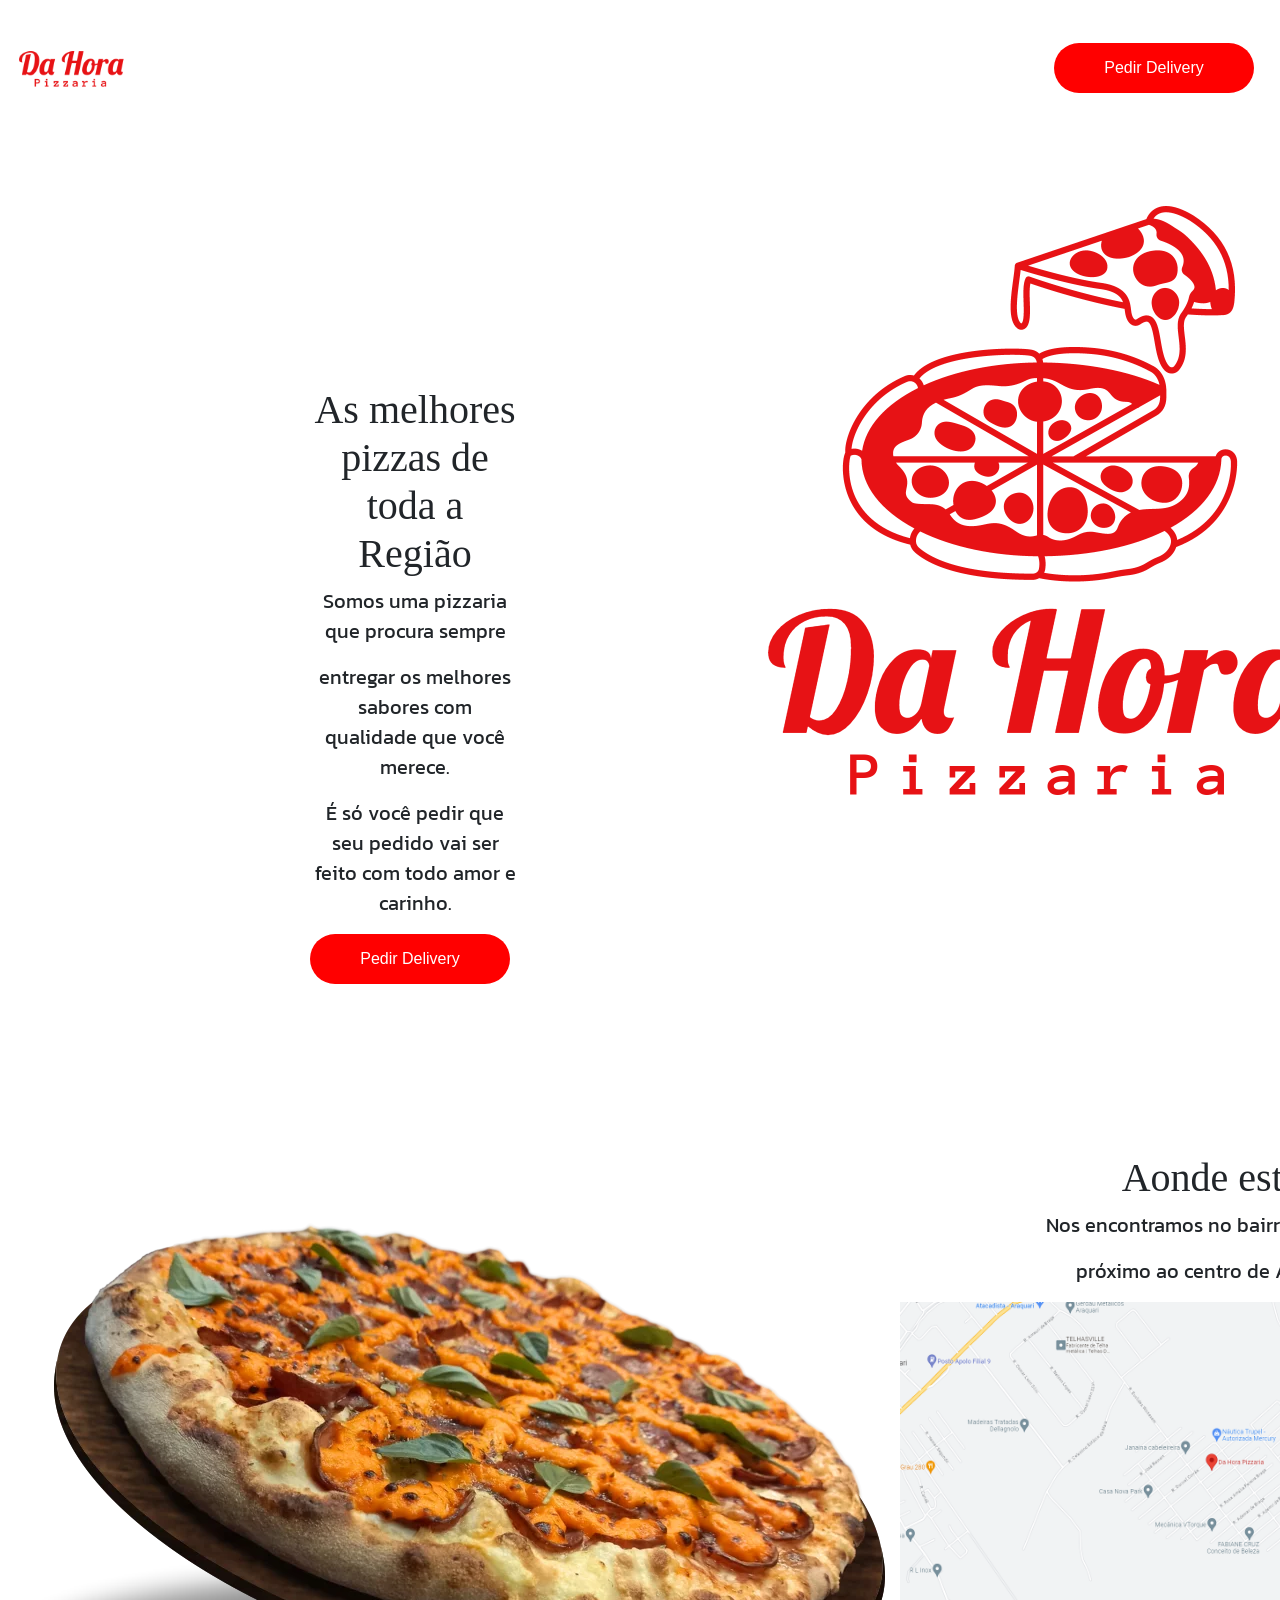
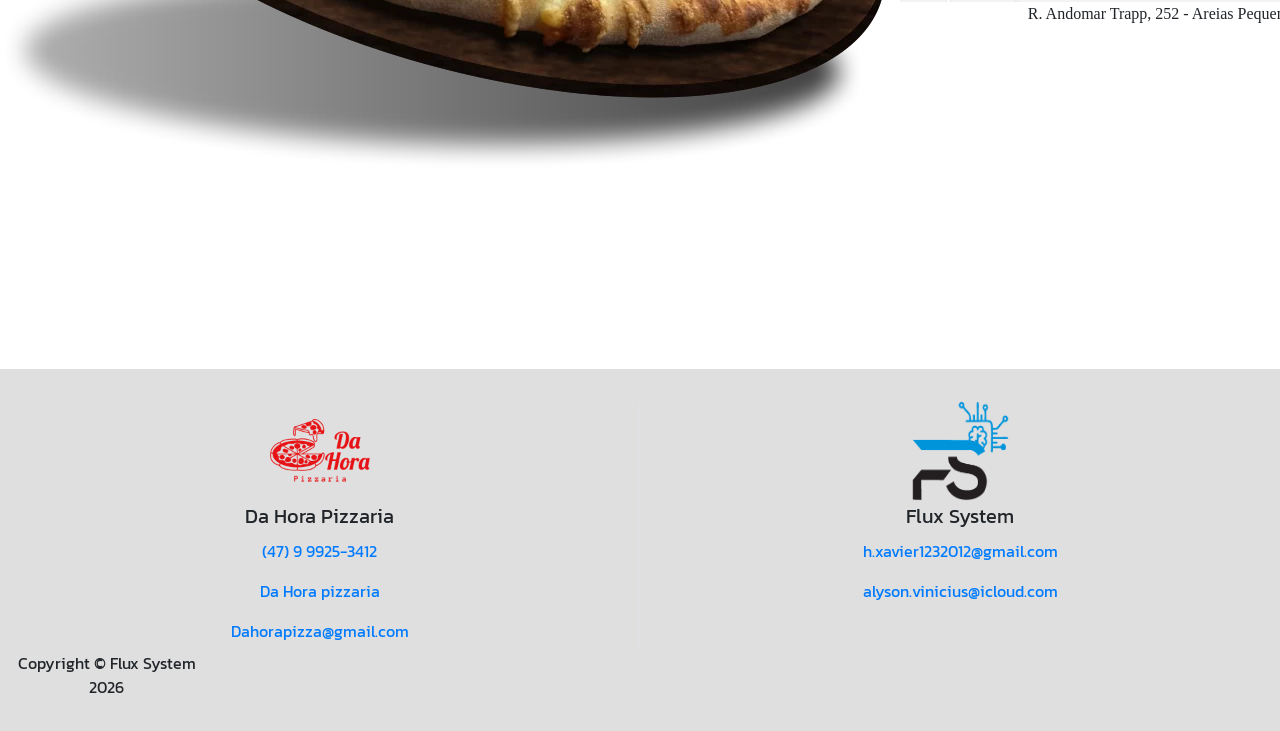
==== views/index.html @ 7b596cfe "Organização dos arquivos em pastas" ====
<!DOCTYPE html>
<html lang="pt">

<head>
    <meta charset="UTF-8">
    <meta http-equiv="X-UA-Compatible" content="IE=edge">
    <meta name="viewport" content="width=device-width, initial-scale=1.0">
    <title>Menu principal</title>
    <link rel="stylesheet" href="../Css/style2.css">

    <link rel="stylesheet" href="https://stackpath.bootstrapcdn.com/bootstrap/4.1.3/css/bootstrap.min.css"
        integrity="sha384-MCw98/SFnGE8fJT3GXwEOngsV7Zt27NXFoaoApmYm81iuXoPkFOJwJ8ERdknLPMO" crossorigin="anonymous">
    <script src="https://code.jquery.com/jquery-3.3.1.min.js"
        integrity="sha256-FgpCb/KJQlLNfOu91ta32o/NMZxltwRo8QtmkMRdAu8=" crossorigin="anonymous"></script>

    <script src="https://cdn.jsdelivr.net/npm/@popperjs/core@2.11.8/dist/umd/popper.min.js"
        integrity="sha384-I7E8VVD/ismYTF4hNIPjVp/Zjvgyol6VFvRkX/vR+Vc4jQkC+hVqc2pM8ODewa9r"
        crossorigin="anonymous"></script>
    <script src="https://cdn.jsdelivr.net/npm/bootstrap@5.3.2/dist/js/bootstrap.min.js"
        integrity="sha384-BBtl+eGJRgqQAUMxJ7pMwbEyER4l1g+O15P+16Ep7Q9Q+zqX6gSbd85u4mG4QzX+"
        crossorigin="anonymous"></script>
    <script src="script.js"></script>
</head>


<body>
    <div id="container">
        <nav class="navbar navbar-expand-lg justify-content-between">
            <a class="navbar-brand" href="index.html"> <img class="logo" src="../img/logo nome.png"></a>
            <button class="navbar-toggler" type="button" data-toggle="collapse" data-target="#navbarSupportedContent"
                aria-controls="navbarSupportedContent" aria-expanded="false" aria-label="Toggle navigation">
                <span class="navbar-toggler-icon"></span>
            </button>

            <form class="form-inline">
                <a href="./pedidos.html"><button type="button" id="btn" class="btn">Pedir Delivery</button></a>

            </form>

        </nav>

        <section class="d-flex ">
            <div class="center">
                <div class="texto">
                    <h1> As melhores pizzas de toda a Região</h1>
                    <p>Somos uma pizzaria que procura sempre
                    <p>entregar os melhores sabores com qualidade que você merece.
                    <P>É só você pedir que seu pedido vai ser feito com todo amor e carinho.</p>
                    <a href="./pedidos.html"><button type="button" id="btn" class="btn">Pedir Delivery</button></a>
                </div>
            </div>
            <div class="foto">
                <img src="../img/logo horizontal.png" class="foto1">
            </div>
        </section>

        <section>
            <div class="center d-flex justify-content-between">
                <div class="foto2">
                    <img src="../img/pizza net.webp" class="foto2">
                </div>
                <div class="texto1">
                    <h1> Aonde estamos:</h1>
                    <p>Nos encontramos no bairro Areias Pequenas,
                    <p> próximo ao centro de Araquari - Itinga</p>
                    <a
                        href="https://www.google.com/maps/place/Da+Hora+Pizzaria/@-26.3806779,-48.7123499,15z/data=!4m10!1m2!2m1!1sda+hora+pizzaria!3m6!1s0x94d94bdf9cec32b1:0xc8441ec176becc56!8m2!3d-26.3806779!4d-48.7020502!15sChBkYSBob3JhIHBpenphcmlhWhIiEGRhIGhvcmEgcGl6emFyaWGSARBwaXp6YV9yZXN0YXVyYW504AEA!16s%2Fg%2F11j7w531x4?entry=ttu"><img
                            class="mapa" src="../img/cap mapa.png"></a>
                    <br>R. Andomar Trapp, 252 - Areias Pequenas, Araquari - SC, 89245-000
                </div>

            </div>
        </section>


        <footer>
            <div class="container-fluid">
                <div class="row">
                    <div class="col-md-6 footer-column border-right">
                        <ul class="nav flex-column">
                            <li class="nav-item">
                                <span class="footer-heading"><img src="../img/logo lateral.png" class="logoroda">
                                    <br>
                                    Da Hora Pizzaria</span>
                            </li>
                            <li class="nav-item">
                                <a class="nav-link " href="#"> (47) 9 9925-3412</a>
                            </li>
                            <li class="nav-item">
                                <a class="nav-link bi bi-facebook" href="https://www.facebook.com/p/Da-hora-pizzaria-100044583169387/"> Da Hora pizzaria</a>
                            </li>
                            <li class="nav-item">
                                <a class="nav-link" href="#">Dahorapizza@gmail.com</a>
                            </li>
                        </ul>
                    </div>

                    <div class="col-md-6 footer-column">
                        <ul class="nav flex-column">
                            <li class="nav-item">
                                <span class="footer-heading"><img src="../img/logo flux.png" class="logoroda">
                                    <br>
                                    Flux System</span>
                            </li>
                            <li class="nav-item">
                                <a class="nav-link" href="#">h.xavier1232012@gmail.com</a>
                            </li>
                            <li class="nav-item">
                                <a class="nav-link" href="#">alyson.vinicius@icloud.com</a>
                            </li>
                        </ul>
                    </div>
                </div>

                <div class="row text-center">
                    <div class="col-md-2 box">
                        <span class="copyright quick-links">Copyright &copy; Flux System
                            <script>document.write(new Date().getFullYear())</script>
                        </span>
                    </div>
                </div>
            </div>
        </footer>
    </div>

</body>

</html>
---- Css/style2.css ----
@import url('https://fonts.googleapis.com/css2?family=Kanit:ital,wght@1,200&family=Young+Serif&display=swap');

* {
    font-family: "kanit";
}

.logo {
    width: 110px;
}

#btn {
    border-radius: 25px;
    background-color: red;
    color: white;
    width: 200px;
    height: 50px;
    font-family: sans-serif;
    margin-right: 10px;
}

#btn:hover {
    background: rgb(133, 4, 4);
}

.foto1 {
    margin-left: 200px;
    margin-top: 70px;
    width: 600px;
    height: 600px;
}

.foto2 {
    margin-top: 100px;
}

.texto {
    padding: 20px;
    margin-left: 290px;
    margin-top: 230px;
    text-align: center;
    font-family: 'Trebuchet MS', 'Lucida Sans Unicode', 'Lucida Grande', 'Lucida Sans';
}

.texto p {
    font-size: 20px;
}

.texto h1 {
    font-size: bold 40px;
}

.texto1 {
    margin-top: 150px;
    margin-right: 100px;
    text-align: center;
    font-family: 'Trebuchet MS', 'Lucida Sans Unicode', 'Lucida Grande', 'Lucida Sans';
}

.texto1 h1 {
    font-size: bold 30px;
}

.texto1 p {
    font-size: 20px;
}

.mapa {
    height: 300px;
    width: 700px;
    border-color: 5px solid black;
}

.tabela1 {
    display: flex;
    margin: 0 auto;
    width: 700px;
    justify-content: center;
}



.combo1 {
    background-color: rgba(236, 236, 236, 0.493);
    border-radius: 15px;
    width: 700px;
    height: 230px;
    text-align: center;
    display: flex;
    margin-right: 50px;
}

.textomodal {
    text-align: center;
}

.modal-title {
    margin-left: 250px;
}

.nome {
    margin-left: 100px;
    font-size: 30px;
}

.desc {
    margin-left: 100px;
    font-size: 15px;
    width: 300px;
}

.fotoped {
    margin-top: 15px;
    margin-left: 15px;
    width: 200px;
    height: 200px;
    border-radius: 15px;
}

.fotomodal {
    margin-top: 15px;
    margin-left: 15px;
    width: 500px;
    height: 500px;
    border-radius: 15px;
}

#botao-carrinho {
    margin-right: 40px;
    margin-bottom: 40px;
    border-radius: 25px;
    width: 50px;
    background-color: red;
}

footer {
    padding: 2rem 0;
    margin-top: 200px;
    background-color: rgba(85, 83, 82, 0.185);
    text-align: center;
    font-family: 'Trebuchet MS', 'Lucida Sans Unicode', 'Lucida Grande', 'Lucida Sans';
}

.roda {
    padding: 20px;
}

.logoroda {
    width: 100px;
    height: 100px;
}

.footer-heading {
    font-size: 20px;
}

.btn_cad {
    margin-top: 10px;
}
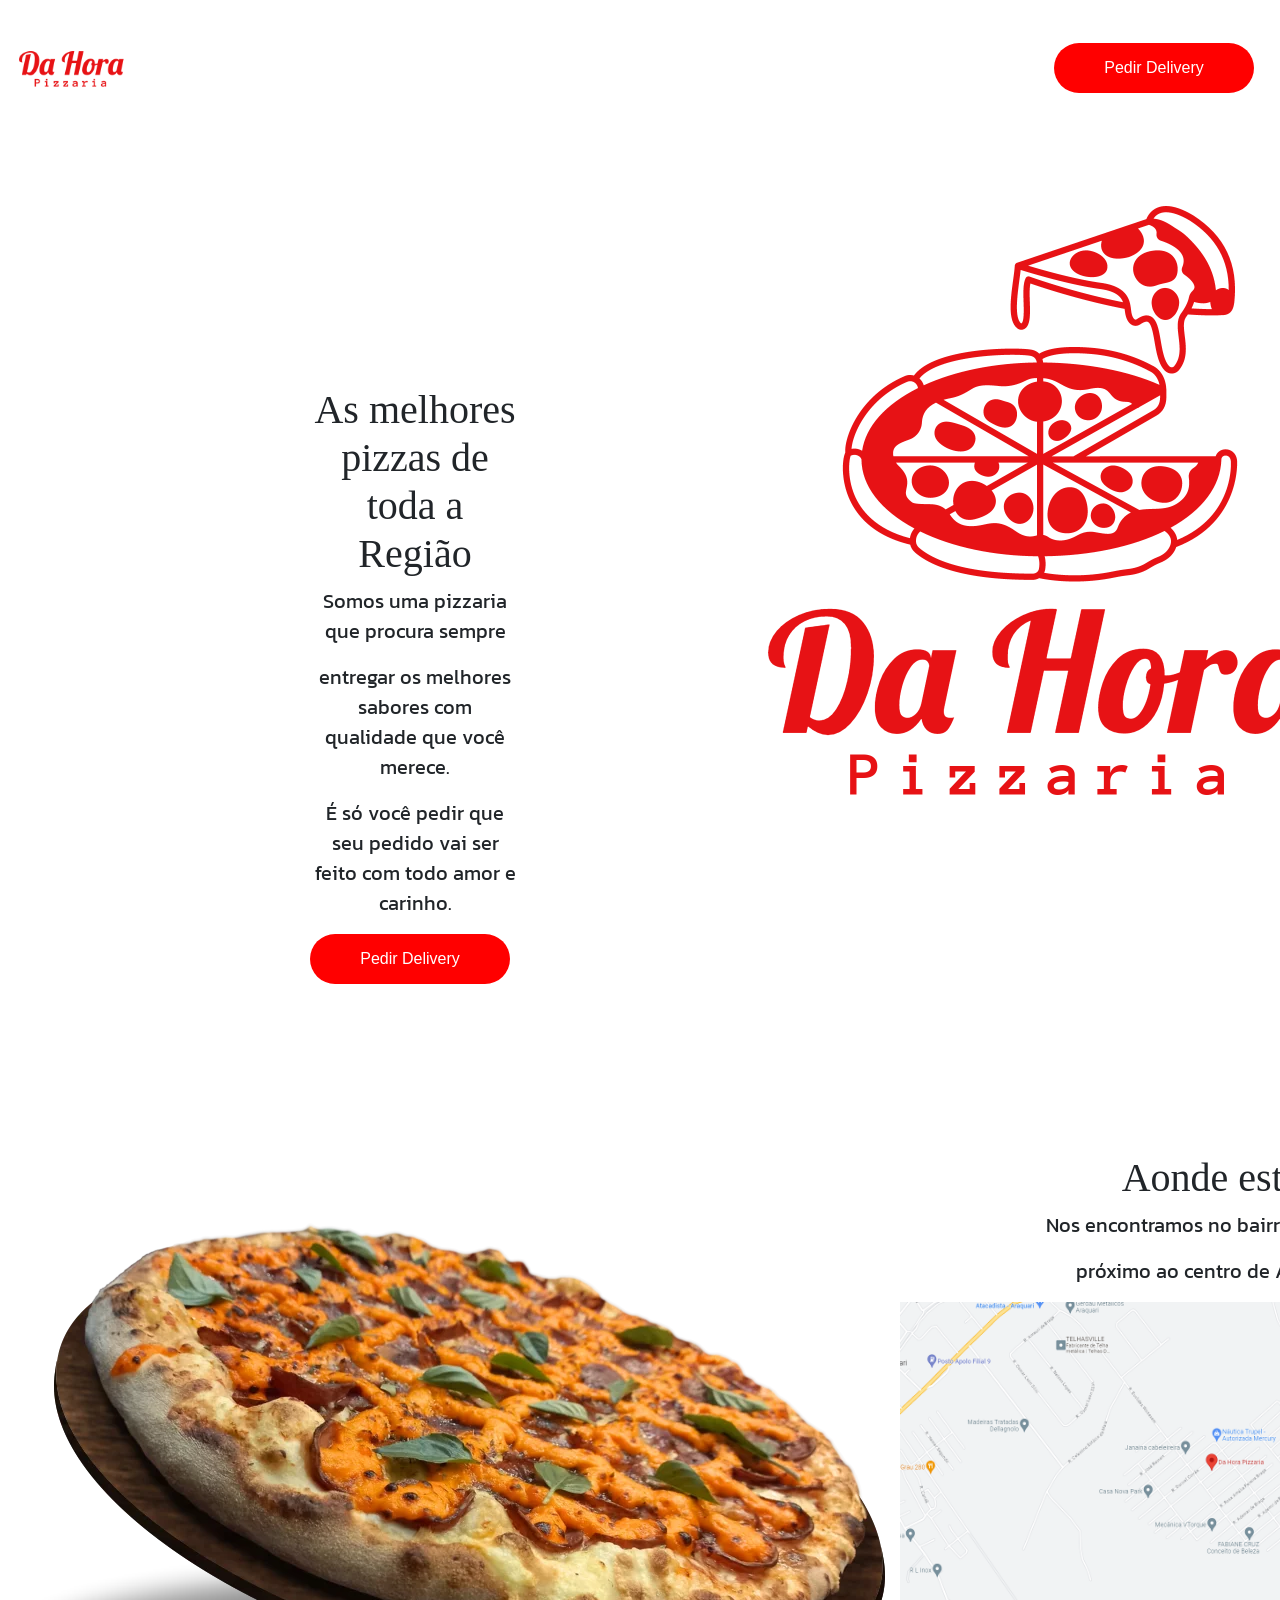
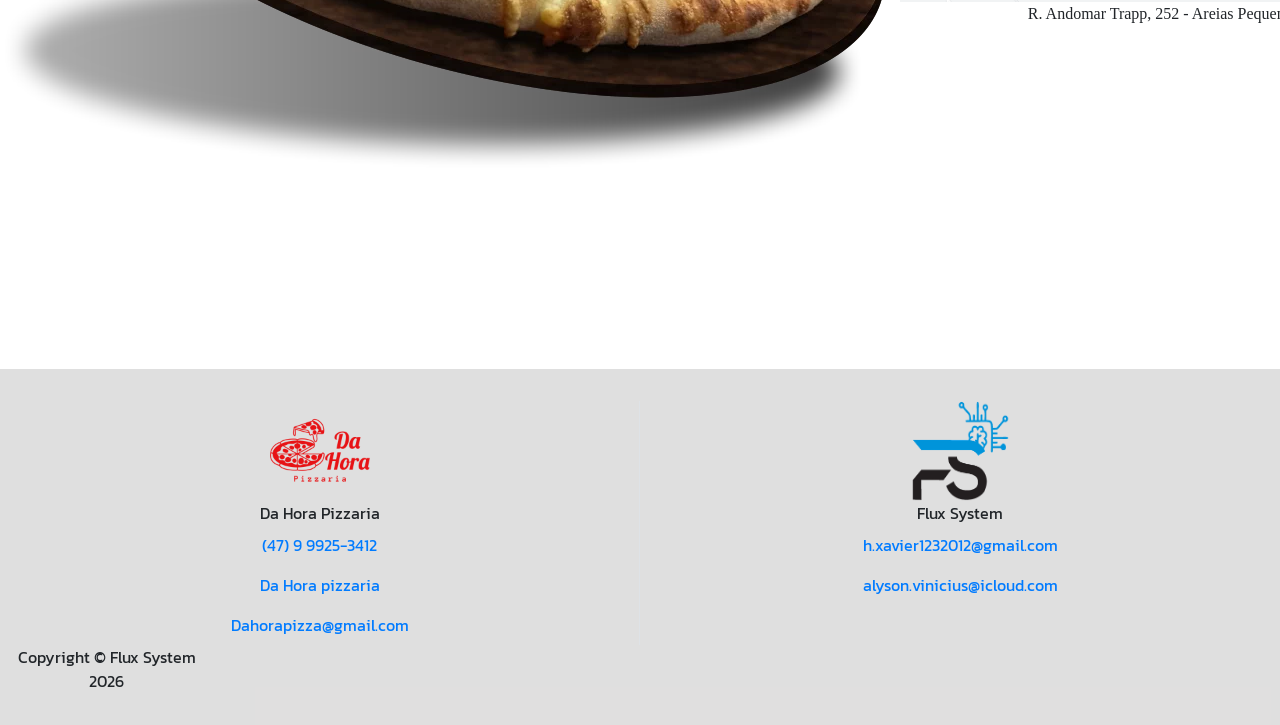
==== commit 85263547: "Padronização das variáveis" ====
--- a/views/index.html
+++ b/views/index.html
@@ -10,15 +10,9 @@
 
     <link rel="stylesheet" href="https://stackpath.bootstrapcdn.com/bootstrap/4.1.3/css/bootstrap.min.css"
         integrity="sha384-MCw98/SFnGE8fJT3GXwEOngsV7Zt27NXFoaoApmYm81iuXoPkFOJwJ8ERdknLPMO" crossorigin="anonymous">
+
     <script src="https://code.jquery.com/jquery-3.3.1.min.js"
         integrity="sha256-FgpCb/KJQlLNfOu91ta32o/NMZxltwRo8QtmkMRdAu8=" crossorigin="anonymous"></script>
-
-    <script src="https://cdn.jsdelivr.net/npm/@popperjs/core@2.11.8/dist/umd/popper.min.js"
-        integrity="sha384-I7E8VVD/ismYTF4hNIPjVp/Zjvgyol6VFvRkX/vR+Vc4jQkC+hVqc2pM8ODewa9r"
-        crossorigin="anonymous"></script>
-    <script src="https://cdn.jsdelivr.net/npm/bootstrap@5.3.2/dist/js/bootstrap.min.js"
-        integrity="sha384-BBtl+eGJRgqQAUMxJ7pMwbEyER4l1g+O15P+16Ep7Q9Q+zqX6gSbd85u4mG4QzX+"
-        crossorigin="anonymous"></script>
     <script src="script.js"></script>
 </head>
 
@@ -26,7 +20,7 @@
 <body>
     <div id="container">
         <nav class="navbar navbar-expand-lg justify-content-between">
-            <a class="navbar-brand" href="index.html"> <img class="logo" src="../img/logo nome.png"></a>
+            <a class="navbar-brand" href="index.html"> <img id="logo" src="../img/logo nome.png"></a>
             <button class="navbar-toggler" type="button" data-toggle="collapse" data-target="#navbarSupportedContent"
                 aria-controls="navbarSupportedContent" aria-expanded="false" aria-label="Toggle navigation">
                 <span class="navbar-toggler-icon"></span>
@@ -41,7 +35,7 @@
 
         <section class="d-flex ">
             <div class="center">
-                <div class="texto">
+                <div id="texto">
                     <h1> As melhores pizzas de toda a Região</h1>
                     <p>Somos uma pizzaria que procura sempre
                     <p>entregar os melhores sabores com qualidade que você merece.
@@ -50,22 +44,22 @@
                 </div>
             </div>
             <div class="foto">
-                <img src="../img/logo horizontal.png" class="foto1">
+                <img src="../img/logo horizontal.png" id="foto1">
             </div>
         </section>
 
         <section>
             <div class="center d-flex justify-content-between">
-                <div class="foto2">
-                    <img src="../img/pizza net.webp" class="foto2">
+                <div id="foto2">
+                    <img src="../img/pizza net.webp" id="foto2">
                 </div>
-                <div class="texto1">
+                <div id="texto1">
                     <h1> Aonde estamos:</h1>
                     <p>Nos encontramos no bairro Areias Pequenas,
                     <p> próximo ao centro de Araquari - Itinga</p>
                     <a
                         href="https://www.google.com/maps/place/Da+Hora+Pizzaria/@-26.3806779,-48.7123499,15z/data=!4m10!1m2!2m1!1sda+hora+pizzaria!3m6!1s0x94d94bdf9cec32b1:0xc8441ec176becc56!8m2!3d-26.3806779!4d-48.7020502!15sChBkYSBob3JhIHBpenphcmlhWhIiEGRhIGhvcmEgcGl6emFyaWGSARBwaXp6YV9yZXN0YXVyYW504AEA!16s%2Fg%2F11j7w531x4?entry=ttu"><img
-                            class="mapa" src="../img/cap mapa.png"></a>
+                            id="mapa" src="../img/cap mapa.png"></a>
                     <br>R. Andomar Trapp, 252 - Areias Pequenas, Araquari - SC, 89245-000
                 </div>
 
@@ -79,7 +73,7 @@
                     <div class="col-md-6 footer-column border-right">
                         <ul class="nav flex-column">
                             <li class="nav-item">
-                                <span class="footer-heading"><img src="../img/logo lateral.png" class="logoroda">
+                                <span class="footer-heading"><img src="../img/logo lateral.png" id="logoroda">
                                     <br>
                                     Da Hora Pizzaria</span>
                             </li>
@@ -87,7 +81,9 @@
                                 <a class="nav-link " href="#"> (47) 9 9925-3412</a>
                             </li>
                             <li class="nav-item">
-                                <a class="nav-link bi bi-facebook" href="https://www.facebook.com/p/Da-hora-pizzaria-100044583169387/"> Da Hora pizzaria</a>
+                                <a class="nav-link bi bi-facebook"
+                                    href="https://www.facebook.com/p/Da-hora-pizzaria-100044583169387/"> Da Hora
+                                    pizzaria</a>
                             </li>
                             <li class="nav-item">
                                 <a class="nav-link" href="#">Dahorapizza@gmail.com</a>
@@ -98,7 +94,7 @@
                     <div class="col-md-6 footer-column">
                         <ul class="nav flex-column">
                             <li class="nav-item">
-                                <span class="footer-heading"><img src="../img/logo flux.png" class="logoroda">
+                                <span class="footer-heading"><img src="../img/logo flux.png" id="logoroda">
                                     <br>
                                     Flux System</span>
                             </li>
--- a/Css/style2.css
+++ b/Css/style2.css
@@ -4,7 +4,7 @@
     font-family: "kanit";
 }
 
-.logo {
+#logo {
     width: 110px;
 }
 
@@ -22,18 +22,18 @@
     background: rgb(133, 4, 4);
 }
 
-.foto1 {
+#foto1 {
     margin-left: 200px;
     margin-top: 70px;
     width: 600px;
     height: 600px;
 }
 
-.foto2 {
+#foto2 {
     margin-top: 100px;
 }
 
-.texto {
+#texto {
     padding: 20px;
     margin-left: 290px;
     margin-top: 230px;
@@ -41,36 +41,36 @@
     font-family: 'Trebuchet MS', 'Lucida Sans Unicode', 'Lucida Grande', 'Lucida Sans';
 }
 
-.texto p {
+#texto p {
     font-size: 20px;
 }
 
-.texto h1 {
+#texto h1 {
     font-size: bold 40px;
 }
 
-.texto1 {
+#texto1 {
     margin-top: 150px;
     margin-right: 100px;
     text-align: center;
     font-family: 'Trebuchet MS', 'Lucida Sans Unicode', 'Lucida Grande', 'Lucida Sans';
 }
 
-.texto1 h1 {
+#texto1 h1 {
     font-size: bold 30px;
 }
 
-.texto1 p {
+#texto1 p {
     font-size: 20px;
 }
 
-.mapa {
+#mapa {
     height: 300px;
     width: 700px;
     border-color: 5px solid black;
 }
 
-.tabela1 {
+#tabela1 {
     display: flex;
     margin: 0 auto;
     width: 700px;
@@ -79,7 +79,7 @@
 
 
 
-.combo1 {
+#combo1 {
     background-color: rgba(236, 236, 236, 0.493);
     border-radius: 15px;
     width: 700px;
@@ -89,26 +89,26 @@
     margin-right: 50px;
 }
 
-.textomodal {
+#textomodal {
     text-align: center;
 }
 
-.modal-title {
+#modal-title {
     margin-left: 250px;
 }
 
-.nome {
+#nome {
     margin-left: 100px;
     font-size: 30px;
 }
 
-.desc {
+#desc {
     margin-left: 100px;
     font-size: 15px;
     width: 300px;
 }
 
-.fotoped {
+#fotoped {
     margin-top: 15px;
     margin-left: 15px;
     width: 200px;
@@ -116,7 +116,7 @@
     border-radius: 15px;
 }
 
-.fotomodal {
+#fotomodal {
     margin-top: 15px;
     margin-left: 15px;
     width: 500px;
@@ -140,19 +140,19 @@
     font-family: 'Trebuchet MS', 'Lucida Sans Unicode', 'Lucida Grande', 'Lucida Sans';
 }
 
-.roda {
+#roda {
     padding: 20px;
 }
 
-.logoroda {
+#logoroda {
     width: 100px;
     height: 100px;
 }
 
-.footer-heading {
+#footer-heading {
     font-size: 20px;
 }
 
-.btn_cad {
+#btn_cad {
     margin-top: 10px;
 }
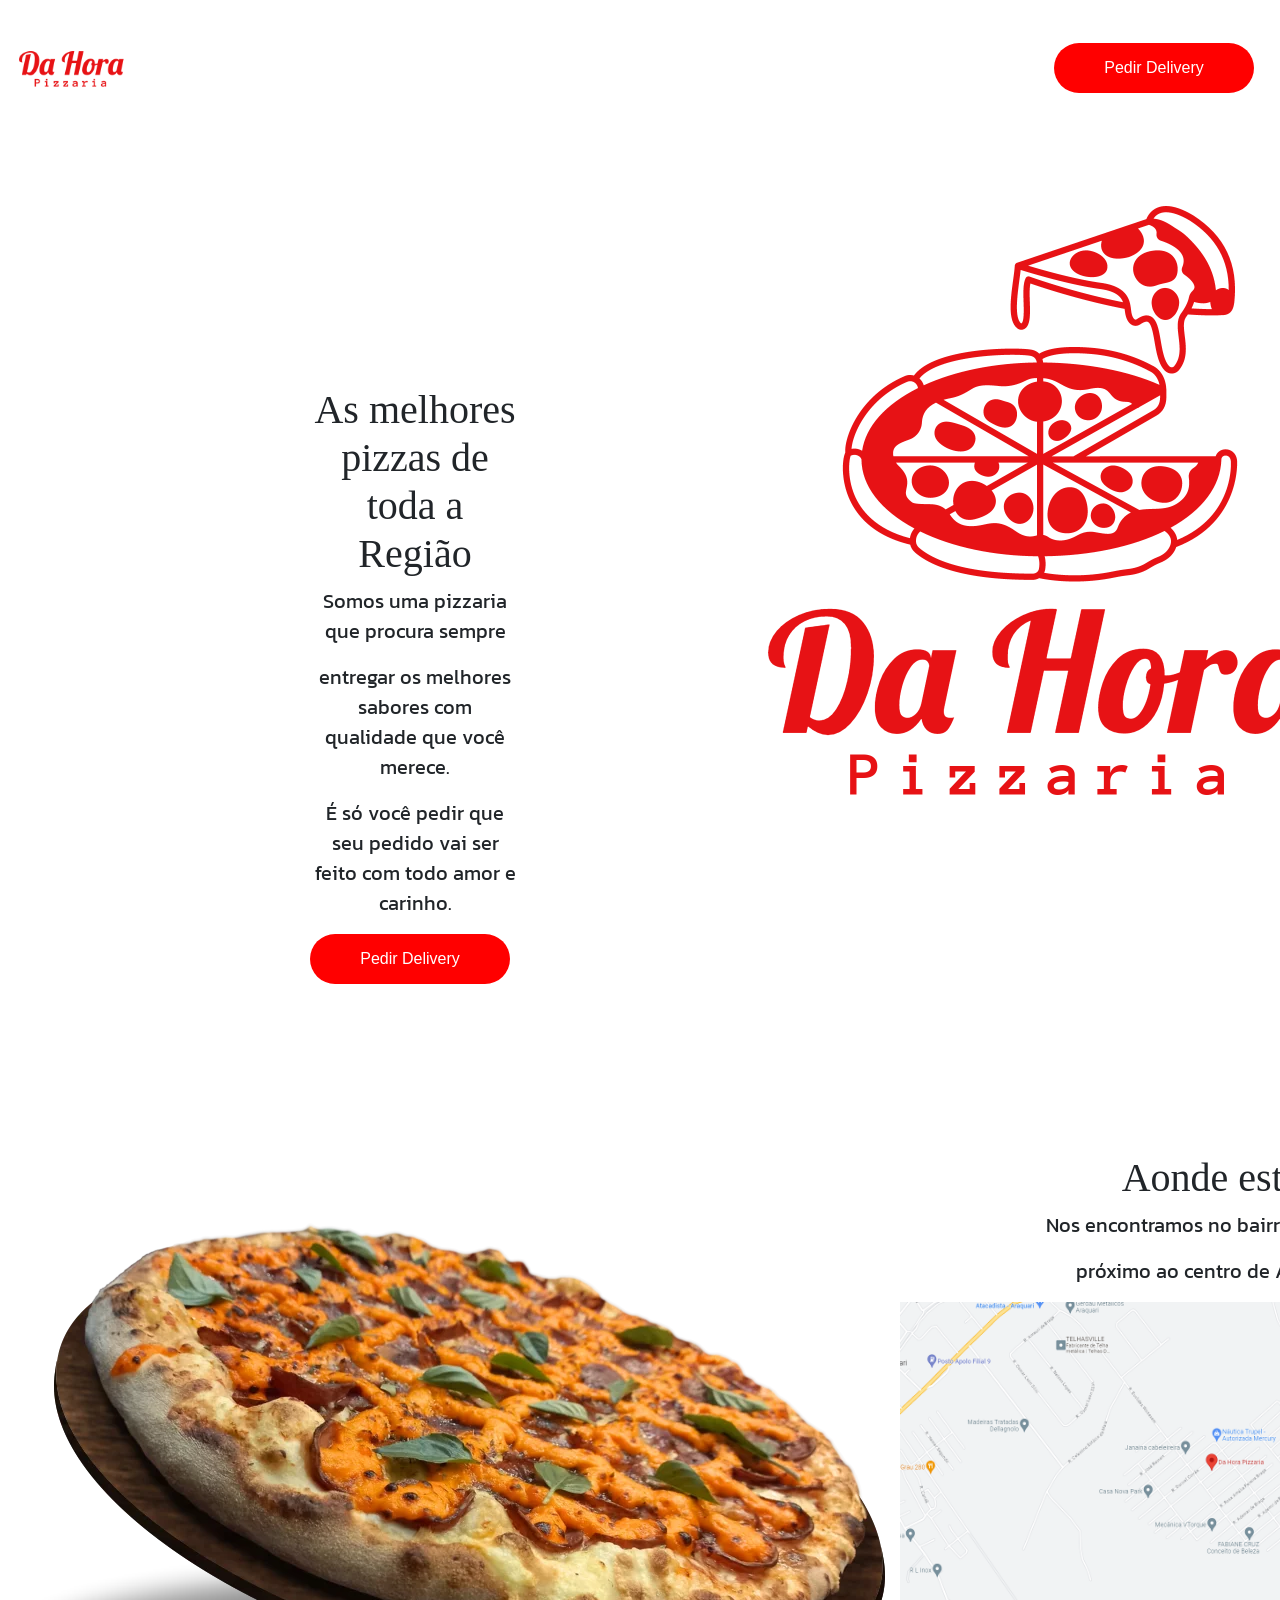
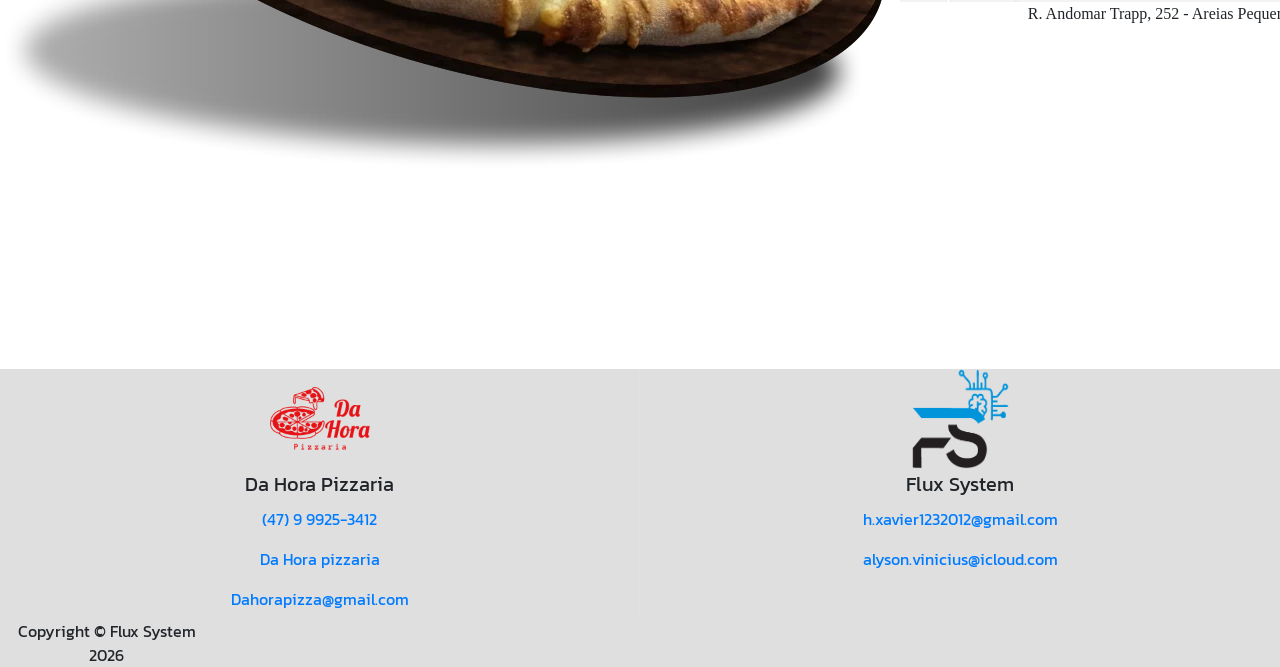
==== commit 5e506bde: "junção dos styles" ====
--- a/views/index.html
+++ b/views/index.html
@@ -6,13 +6,19 @@
     <meta http-equiv="X-UA-Compatible" content="IE=edge">
     <meta name="viewport" content="width=device-width, initial-scale=1.0">
     <title>Menu principal</title>
-    <link rel="stylesheet" href="../Css/style2.css">
+    <link rel="stylesheet" href="../Css/style.css">
 
     <link rel="stylesheet" href="https://stackpath.bootstrapcdn.com/bootstrap/4.1.3/css/bootstrap.min.css"
         integrity="sha384-MCw98/SFnGE8fJT3GXwEOngsV7Zt27NXFoaoApmYm81iuXoPkFOJwJ8ERdknLPMO" crossorigin="anonymous">
-
     <script src="https://code.jquery.com/jquery-3.3.1.min.js"
         integrity="sha256-FgpCb/KJQlLNfOu91ta32o/NMZxltwRo8QtmkMRdAu8=" crossorigin="anonymous"></script>
+
+    <script src="https://cdn.jsdelivr.net/npm/@popperjs/core@2.11.8/dist/umd/popper.min.js"
+        integrity="sha384-I7E8VVD/ismYTF4hNIPjVp/Zjvgyol6VFvRkX/vR+Vc4jQkC+hVqc2pM8ODewa9r"
+        crossorigin="anonymous"></script>
+    <script src="https://cdn.jsdelivr.net/npm/bootstrap@5.3.2/dist/js/bootstrap.min.js"
+        integrity="sha384-BBtl+eGJRgqQAUMxJ7pMwbEyER4l1g+O15P+16Ep7Q9Q+zqX6gSbd85u4mG4QzX+"
+        crossorigin="anonymous"></script>
     <script src="script.js"></script>
 </head>
 
@@ -20,7 +26,7 @@
 <body>
     <div id="container">
         <nav class="navbar navbar-expand-lg justify-content-between">
-            <a class="navbar-brand" href="index.html"> <img id="logo" src="../img/logo nome.png"></a>
+            <a class="navbar-brand" href="index.html"> <img class="logo" src="../img/logo nome.png"></a>
             <button class="navbar-toggler" type="button" data-toggle="collapse" data-target="#navbarSupportedContent"
                 aria-controls="navbarSupportedContent" aria-expanded="false" aria-label="Toggle navigation">
                 <span class="navbar-toggler-icon"></span>
@@ -35,7 +41,7 @@
 
         <section class="d-flex ">
             <div class="center">
-                <div id="texto">
+                <div class="texto">
                     <h1> As melhores pizzas de toda a Região</h1>
                     <p>Somos uma pizzaria que procura sempre
                     <p>entregar os melhores sabores com qualidade que você merece.
@@ -44,22 +50,22 @@
                 </div>
             </div>
             <div class="foto">
-                <img src="../img/logo horizontal.png" id="foto1">
+                <img src="../img/logo horizontal.png" class="foto1">
             </div>
         </section>
 
         <section>
             <div class="center d-flex justify-content-between">
-                <div id="foto2">
-                    <img src="../img/pizza net.webp" id="foto2">
+                <div class="foto2">
+                    <img src="../img/pizza net.webp" class="foto2">
                 </div>
-                <div id="texto1">
+                <div class="texto1">
                     <h1> Aonde estamos:</h1>
                     <p>Nos encontramos no bairro Areias Pequenas,
                     <p> próximo ao centro de Araquari - Itinga</p>
                     <a
                         href="https://www.google.com/maps/place/Da+Hora+Pizzaria/@-26.3806779,-48.7123499,15z/data=!4m10!1m2!2m1!1sda+hora+pizzaria!3m6!1s0x94d94bdf9cec32b1:0xc8441ec176becc56!8m2!3d-26.3806779!4d-48.7020502!15sChBkYSBob3JhIHBpenphcmlhWhIiEGRhIGhvcmEgcGl6emFyaWGSARBwaXp6YV9yZXN0YXVyYW504AEA!16s%2Fg%2F11j7w531x4?entry=ttu"><img
-                            id="mapa" src="../img/cap mapa.png"></a>
+                            class="mapa" src="../img/cap mapa.png"></a>
                     <br>R. Andomar Trapp, 252 - Areias Pequenas, Araquari - SC, 89245-000
                 </div>
 
@@ -73,7 +79,7 @@
                     <div class="col-md-6 footer-column border-right">
                         <ul class="nav flex-column">
                             <li class="nav-item">
-                                <span class="footer-heading"><img src="../img/logo lateral.png" id="logoroda">
+                                <span class="footer-heading"><img src="../img/logo lateral.png" class="logoroda">
                                     <br>
                                     Da Hora Pizzaria</span>
                             </li>
@@ -81,9 +87,7 @@
                                 <a class="nav-link " href="#"> (47) 9 9925-3412</a>
                             </li>
                             <li class="nav-item">
-                                <a class="nav-link bi bi-facebook"
-                                    href="https://www.facebook.com/p/Da-hora-pizzaria-100044583169387/"> Da Hora
-                                    pizzaria</a>
+                                <a class="nav-link bi bi-facebook" href="https://www.facebook.com/p/Da-hora-pizzaria-100044583169387/"> Da Hora pizzaria</a>
                             </li>
                             <li class="nav-item">
                                 <a class="nav-link" href="#">Dahorapizza@gmail.com</a>
@@ -94,7 +98,7 @@
                     <div class="col-md-6 footer-column">
                         <ul class="nav flex-column">
                             <li class="nav-item">
-                                <span class="footer-heading"><img src="../img/logo flux.png" id="logoroda">
+                                <span class="footer-heading"><img src="../img/logo flux.png" class="logoroda">
                                     <br>
                                     Flux System</span>
                             </li>
--- a/Css/style.css
+++ b/Css/style.css
@@ -0,0 +1,437 @@
+@import url('https://fonts.googleapis.com/css2?family=Kanit:ital,wght@1,200&family=Young+Serif&display=swap');
+
+* {
+    font-family: "kanit";
+}
+
+.container {
+    background-color: #fff;
+    border-radius: 30px;
+    box-shadow: 0 5px 15px rgba(0, 0, 0, 0.35);
+    position: relative;
+    overflow: hidden;
+    width: 768px;
+    max-width: 100%;
+    min-height: 480px;
+}
+
+.container p {
+    font-size: 14px;
+    line-height: 20px;
+    letter-spacing: 0.3px;
+    margin: 20px 0;
+}
+
+.container span {
+    font-size: 12px;
+}
+
+.container a {
+    color: #333;
+    font-size: 13px;
+    text-decoration: none;
+    margin: 15px 0 10px;
+}
+
+.container button {
+    background-color: #ff1515;
+    color: #fff;
+    font-size: 12px;
+    padding: 10px 45px;
+    border: 1px solid transparent;
+    border-radius: 8px;
+    font-weight: 600;
+    letter-spacing: 0.5px;
+    text-transform: uppercase;
+    margin-top: 10px;
+    cursor: pointer;
+}
+
+.container button.hidden {
+    background-color: transparent;
+    border-color: #fff;
+}
+
+.container form {
+    background-color: #fff;
+    display: flex;
+    align-items: center;
+    justify-content: center;
+    flex-direction: column;
+    padding: 0 40px;
+    height: 100%;
+}
+
+.container input {
+    background-color: #eee;
+    border: none;
+    margin: 8px 0;
+    padding: 10px 15px;
+    font-size: 13px;
+    border-radius: 8px;
+    width: 100%;
+    outline: none;
+}
+
+.form-container {
+    position: absolute;
+    top: 0;
+    height: 100%;
+    transition: all 0.6s ease-in-out;
+}
+
+.sign-in {
+    left: 0;
+    width: 50%;
+    z-index: 2;
+}
+
+.container.active .sign-in {
+    transform: translateX(100%);
+}
+
+.sign-up {
+    left: 0;
+    width: 50%;
+    opacity: 0;
+    z-index: 1;
+}
+
+.container.active .sign-up {
+    transform: translateX(100%);
+    opacity: 1;
+    z-index: 5;
+    animation: move 0.6s;
+}
+
+@keyframes move {
+
+    0%,
+    49.99% {
+        opacity: 0;
+        z-index: 1;
+    }
+
+    50%,
+    100% {
+        opacity: 1;
+        z-index: 5;
+    }
+}
+
+.social-icons {
+    margin: 20px 0;
+}
+
+.social-icons a {
+    border: 1px solid #ccc;
+    border-radius: 20%;
+    display: inline-flex;
+    justify-content: center;
+    align-items: center;
+    margin: 0 3px;
+    width: 40px;
+    height: 40px;
+}
+
+.toggle-container {
+    position: absolute;
+    top: 0;
+    left: 50%;
+    width: 50%;
+    height: 100%;
+    overflow: hidden;
+    transition: all 0.6s ease-in-out;
+    border-radius: 150px 0 0 100px;
+    z-index: 1000;
+}
+
+.container.active .toggle-container {
+    transform: translateX(-100%);
+    border-radius: 0 150px 100px 0;
+}
+
+.toggle {
+    background-color: #512da8;
+    height: 100%;
+    background: linear-gradient(to right, #ff1515, #bd0000);
+    color: #fff;
+    position: relative;
+    left: -100%;
+    height: 100%;
+    width: 200%;
+    transform: translateX(0);
+    transition: all 0.6s ease-in-out;
+}
+
+.container.active .toggle {
+    transform: translateX(50%);
+}
+
+.toggle-panel {
+    position: absolute;
+    width: 50%;
+    height: 100%;
+    display: flex;
+    align-items: center;
+    justify-content: center;
+    flex-direction: column;
+    padding: 0 30px;
+    text-align: center;
+    top: 0;
+    transform: translateX(0);
+    transition: all 0.6s ease-in-out;
+}
+
+.toggle-left {
+    transform: translateX(-200%);
+}
+
+.container.active .toggle-left {
+    transform: translateX(0);
+}
+
+.toggle-right {
+    right: 0;
+    transform: translateX(0);
+}
+
+.container.active .toggle-right {
+    transform: translateX(200%);
+}
+
+.logo {
+    width: 110px;
+}
+
+#btn {
+    border-radius: 25px;
+    background-color: red;
+    color: white;
+    width: 200px;
+    height: 50px;
+    font-family: sans-serif;
+    margin-right: 10px;
+}
+
+#btn:hover {
+    background: rgb(133, 4, 4);
+}
+
+.foto1 {
+    margin-left: 200px;
+    margin-top: 70px;
+    width: 600px;
+    height: 600px;
+}
+
+.foto2 {
+    margin-top: 100px;
+}
+
+.texto {
+    padding: 20px;
+    margin-left: 290px;
+    margin-top: 230px;
+    text-align: center;
+    font-family: 'Trebuchet MS', 'Lucida Sans Unicode', 'Lucida Grande', 'Lucida Sans';
+}
+
+.texto p {
+    font-size: 20px;
+}
+
+.texto h1 {
+    font-size: bold 40px;
+}
+
+.texto1 {
+    margin-top: 150px;
+    margin-right: 100px;
+    text-align: center;
+    font-family: 'Trebuchet MS', 'Lucida Sans Unicode', 'Lucida Grande', 'Lucida Sans';
+}
+
+.texto1 h1 {
+    font-size: bold 30px;
+}
+
+.texto1 p {
+    font-size: 20px;
+}
+
+.mapa {
+    height: 300px;
+    width: 700px;
+    border-color: 5px solid black;
+}
+
+.tabela1 {
+    display: flex;
+    margin: 0 auto;
+    width: 700px;
+    justify-content: center;
+}
+
+.combo1 {
+    background-color: rgba(236, 236, 236, 0.493);
+    border-radius: 15px;
+    width: 700px;
+    height: 230px;
+    text-align: center;
+    display: flex;
+    margin-right: 50px;
+}
+
+.textomodal {
+    text-align: center;
+}
+
+.modal-title {
+    margin-left: 250px;
+}
+
+.nome {
+    margin-left: 100px;
+    font-size: 30px;
+}
+
+.desc {
+    margin-left: 100px;
+    font-size: 15px;
+    width: 300px;
+}
+
+.fotoped {
+    margin-top: 15px;
+    margin-left: 15px;
+    width: 200px;
+    height: 200px;
+    border-radius: 15px;
+}
+
+#botao-carrinho {
+    margin-right: 40px;
+    margin-bottom: 40px;
+    border-radius: 25px;
+    width: 50px;
+    background-color: red;
+}
+
+footer {
+    margin-top: 200px;
+    background-color: rgba(85, 83, 82, 0.185);
+    text-align: center;
+    font-family: 'Trebuchet MS', 'Lucida Sans Unicode', 'Lucida Grande', 'Lucida Sans';
+}
+
+.logoroda {
+    width: 100px;
+    height: 100px;
+}
+
+.footer-heading {
+    font-size: 20px;
+}
+
+.section-title {
+    font-family: 'Raleway', sans-serif;
+    font-size: 32px;
+    text-align: center;
+    text-transform: uppercase;
+    margin-bottom: 24px;
+}
+
+.cart-table {
+    width: 100%;
+    border-collapse: collapse;
+}
+
+.table-head-item {
+    text-align: center;
+    border-bottom: 1px solid black;
+    padding-bottom: 6px;
+    text-transform: uppercase;
+}
+
+.second-col,
+.third-col {
+    width: 26%;
+}
+
+.cart-product td {
+    padding: 8px 0;
+}
+
+.product-identification {
+    display: flex;
+    align-items: center;
+}
+
+.cart-product-image {
+    width: 120px;
+    height: 70px;
+}
+
+.cart-product-title {
+    margin-left: 16px;
+    font-size: 18px;
+}
+
+.cart-product-price {
+    font-family: "Raleway", sans-serif;
+}
+
+.product-qtd-input {
+    width: 48px;
+    height: 34px;
+    border-radius: 6px;
+    border: 2px solid var(--blue);
+    text-align: center;
+    background: #eee;
+}
+
+.remove-product-button {
+    margin-left: 12px;
+    background: #ff0000;
+    color: var(--white);
+    padding: 10px 8px;
+    border: 0;
+    border-radius: 6px;
+
+    transition: filter 0.2s;
+}
+
+.remove-product-button:hover {
+    filter: brightness(0.8);
+}
+
+.cart-total-container {
+    border-top: 1px solid var(--gray);
+    text-align: center;
+    padding: 6px 16px 0 0;
+    font-size: 18px;
+}
+
+.cart-total-container strong {
+    margin-right: 12px;
+}
+
+.purchase-button {
+    display: flex;
+    margin: 24px auto 0;
+    background: var(--blue);
+    color: var(--white);
+    border: 0;
+    border-radius: 6px;
+    padding: 16px 20px;
+    text-transform: uppercase;
+    font-size: 20px;
+    font-weight: bold;
+
+    transition: filter 0.2s;
+}
+
+.purchase-button:hover {
+    filter: brightness(0.8);
+}
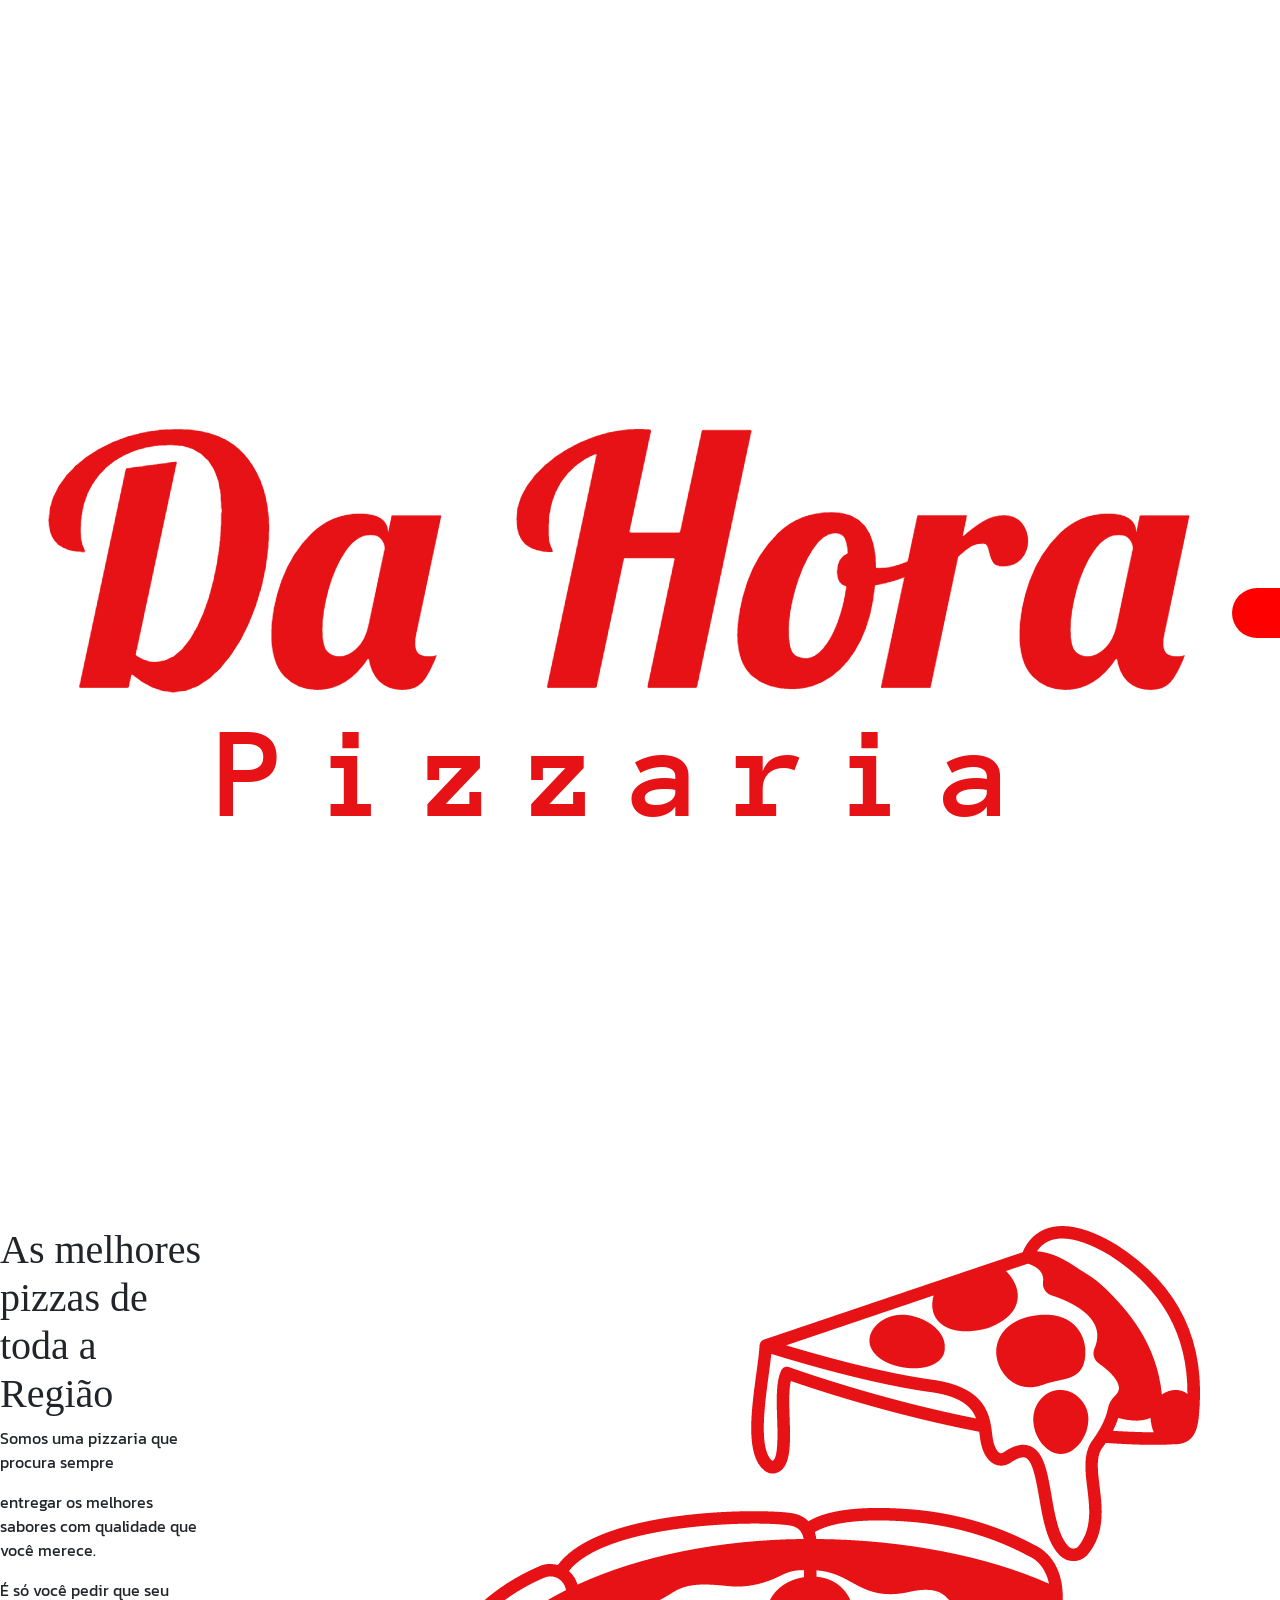
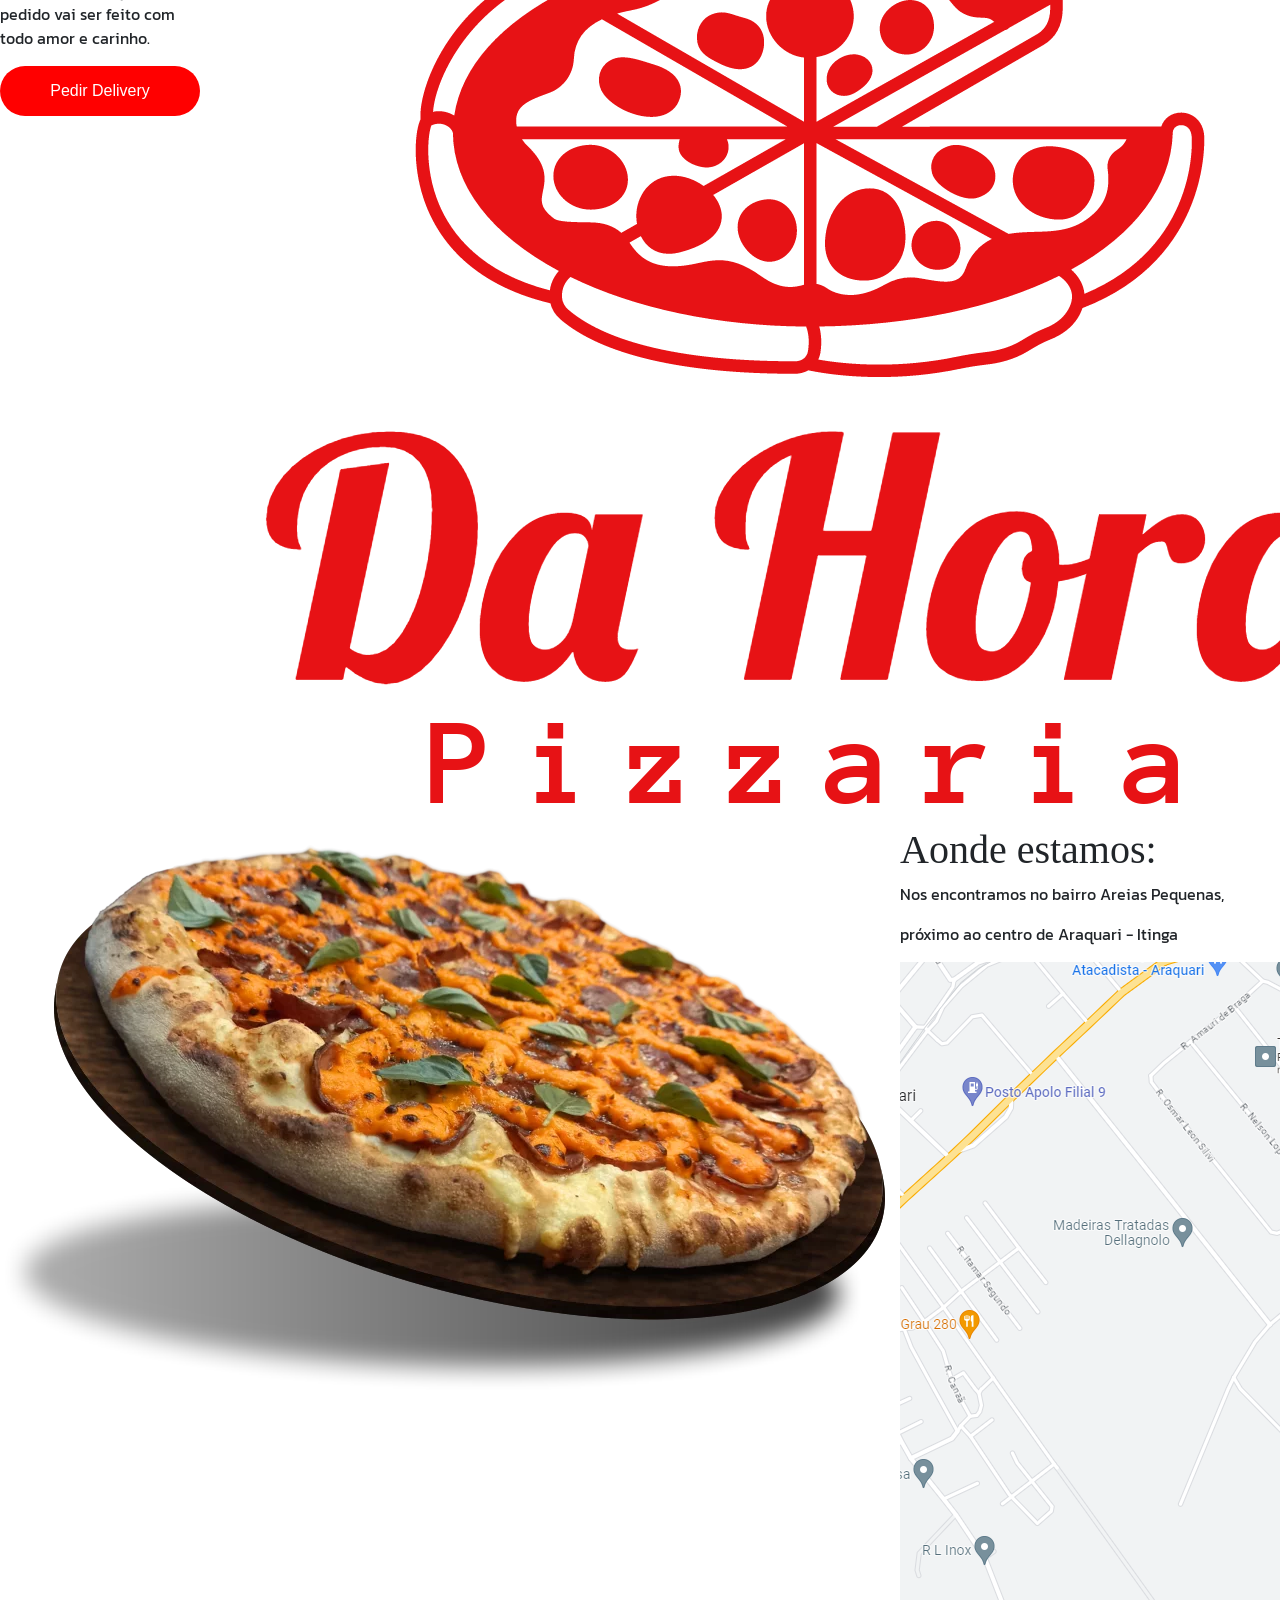
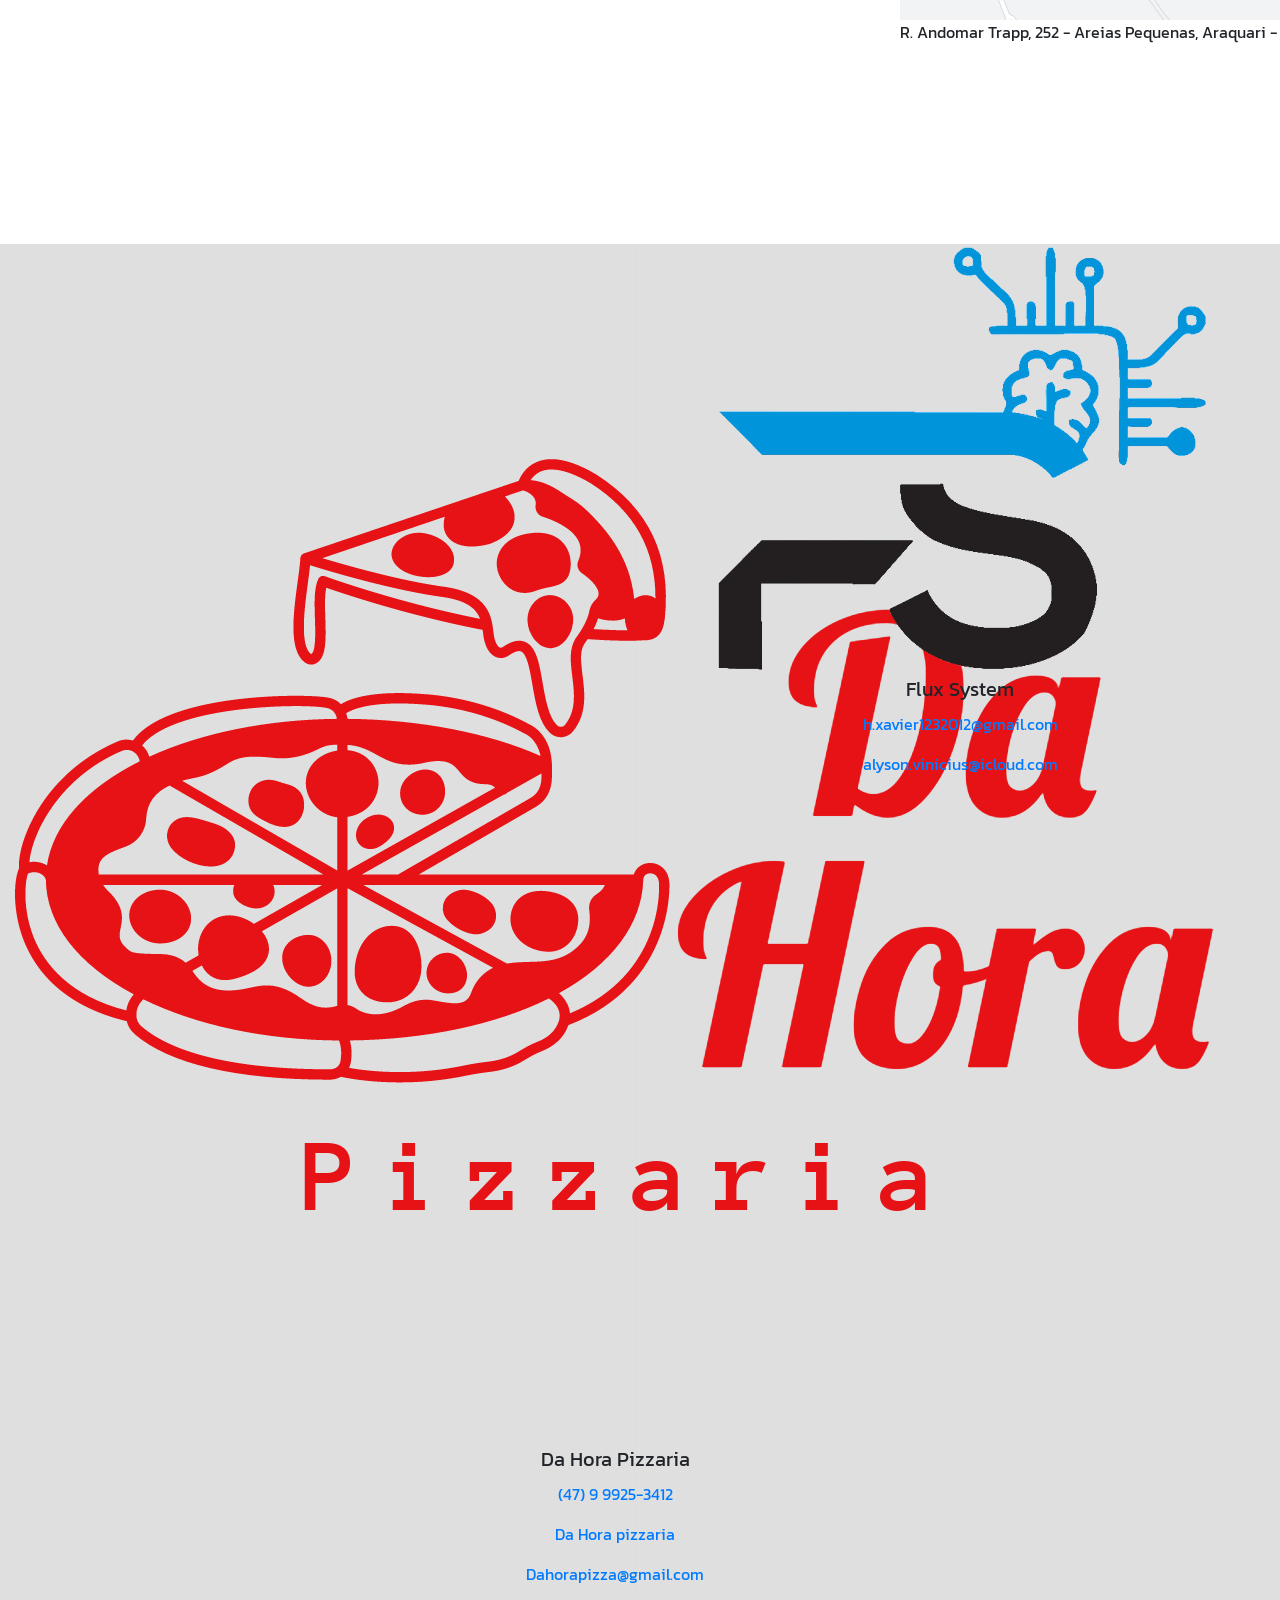
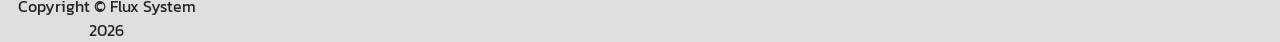
==== commit 60298c08: "Merge branch 'master' of https://github.com/AlysonRachadel/S.A-4--semestre undefined" ====
--- a/views/index.html
+++ b/views/index.html
@@ -10,15 +10,9 @@
 
     <link rel="stylesheet" href="https://stackpath.bootstrapcdn.com/bootstrap/4.1.3/css/bootstrap.min.css"
         integrity="sha384-MCw98/SFnGE8fJT3GXwEOngsV7Zt27NXFoaoApmYm81iuXoPkFOJwJ8ERdknLPMO" crossorigin="anonymous">
+
     <script src="https://code.jquery.com/jquery-3.3.1.min.js"
         integrity="sha256-FgpCb/KJQlLNfOu91ta32o/NMZxltwRo8QtmkMRdAu8=" crossorigin="anonymous"></script>
-
-    <script src="https://cdn.jsdelivr.net/npm/@popperjs/core@2.11.8/dist/umd/popper.min.js"
-        integrity="sha384-I7E8VVD/ismYTF4hNIPjVp/Zjvgyol6VFvRkX/vR+Vc4jQkC+hVqc2pM8ODewa9r"
-        crossorigin="anonymous"></script>
-    <script src="https://cdn.jsdelivr.net/npm/bootstrap@5.3.2/dist/js/bootstrap.min.js"
-        integrity="sha384-BBtl+eGJRgqQAUMxJ7pMwbEyER4l1g+O15P+16Ep7Q9Q+zqX6gSbd85u4mG4QzX+"
-        crossorigin="anonymous"></script>
     <script src="script.js"></script>
 </head>
 
@@ -26,7 +20,7 @@
 <body>
     <div id="container">
         <nav class="navbar navbar-expand-lg justify-content-between">
-            <a class="navbar-brand" href="index.html"> <img class="logo" src="../img/logo nome.png"></a>
+            <a class="navbar-brand" href="index.html"> <img id="logo" src="../img/logo nome.png"></a>
             <button class="navbar-toggler" type="button" data-toggle="collapse" data-target="#navbarSupportedContent"
                 aria-controls="navbarSupportedContent" aria-expanded="false" aria-label="Toggle navigation">
                 <span class="navbar-toggler-icon"></span>
@@ -41,7 +35,7 @@
 
         <section class="d-flex ">
             <div class="center">
-                <div class="texto">
+                <div id="texto">
                     <h1> As melhores pizzas de toda a Região</h1>
                     <p>Somos uma pizzaria que procura sempre
                     <p>entregar os melhores sabores com qualidade que você merece.
@@ -50,22 +44,22 @@
                 </div>
             </div>
             <div class="foto">
-                <img src="../img/logo horizontal.png" class="foto1">
+                <img src="../img/logo horizontal.png" id="foto1">
             </div>
         </section>
 
         <section>
             <div class="center d-flex justify-content-between">
-                <div class="foto2">
-                    <img src="../img/pizza net.webp" class="foto2">
+                <div id="foto2">
+                    <img src="../img/pizza net.webp" id="foto2">
                 </div>
-                <div class="texto1">
+                <div id="texto1">
                     <h1> Aonde estamos:</h1>
                     <p>Nos encontramos no bairro Areias Pequenas,
                     <p> próximo ao centro de Araquari - Itinga</p>
                     <a
                         href="https://www.google.com/maps/place/Da+Hora+Pizzaria/@-26.3806779,-48.7123499,15z/data=!4m10!1m2!2m1!1sda+hora+pizzaria!3m6!1s0x94d94bdf9cec32b1:0xc8441ec176becc56!8m2!3d-26.3806779!4d-48.7020502!15sChBkYSBob3JhIHBpenphcmlhWhIiEGRhIGhvcmEgcGl6emFyaWGSARBwaXp6YV9yZXN0YXVyYW504AEA!16s%2Fg%2F11j7w531x4?entry=ttu"><img
-                            class="mapa" src="../img/cap mapa.png"></a>
+                            id="mapa" src="../img/cap mapa.png"></a>
                     <br>R. Andomar Trapp, 252 - Areias Pequenas, Araquari - SC, 89245-000
                 </div>
 
@@ -79,7 +73,7 @@
                     <div class="col-md-6 footer-column border-right">
                         <ul class="nav flex-column">
                             <li class="nav-item">
-                                <span class="footer-heading"><img src="../img/logo lateral.png" class="logoroda">
+                                <span class="footer-heading"><img src="../img/logo lateral.png" id="logoroda">
                                     <br>
                                     Da Hora Pizzaria</span>
                             </li>
@@ -87,7 +81,9 @@
                                 <a class="nav-link " href="#"> (47) 9 9925-3412</a>
                             </li>
                             <li class="nav-item">
-                                <a class="nav-link bi bi-facebook" href="https://www.facebook.com/p/Da-hora-pizzaria-100044583169387/"> Da Hora pizzaria</a>
+                                <a class="nav-link bi bi-facebook"
+                                    href="https://www.facebook.com/p/Da-hora-pizzaria-100044583169387/"> Da Hora
+                                    pizzaria</a>
                             </li>
                             <li class="nav-item">
                                 <a class="nav-link" href="#">Dahorapizza@gmail.com</a>
@@ -98,7 +94,7 @@
                     <div class="col-md-6 footer-column">
                         <ul class="nav flex-column">
                             <li class="nav-item">
-                                <span class="footer-heading"><img src="../img/logo flux.png" class="logoroda">
+                                <span class="footer-heading"><img src="../img/logo flux.png" id="logoroda">
                                     <br>
                                     Flux System</span>
                             </li>
